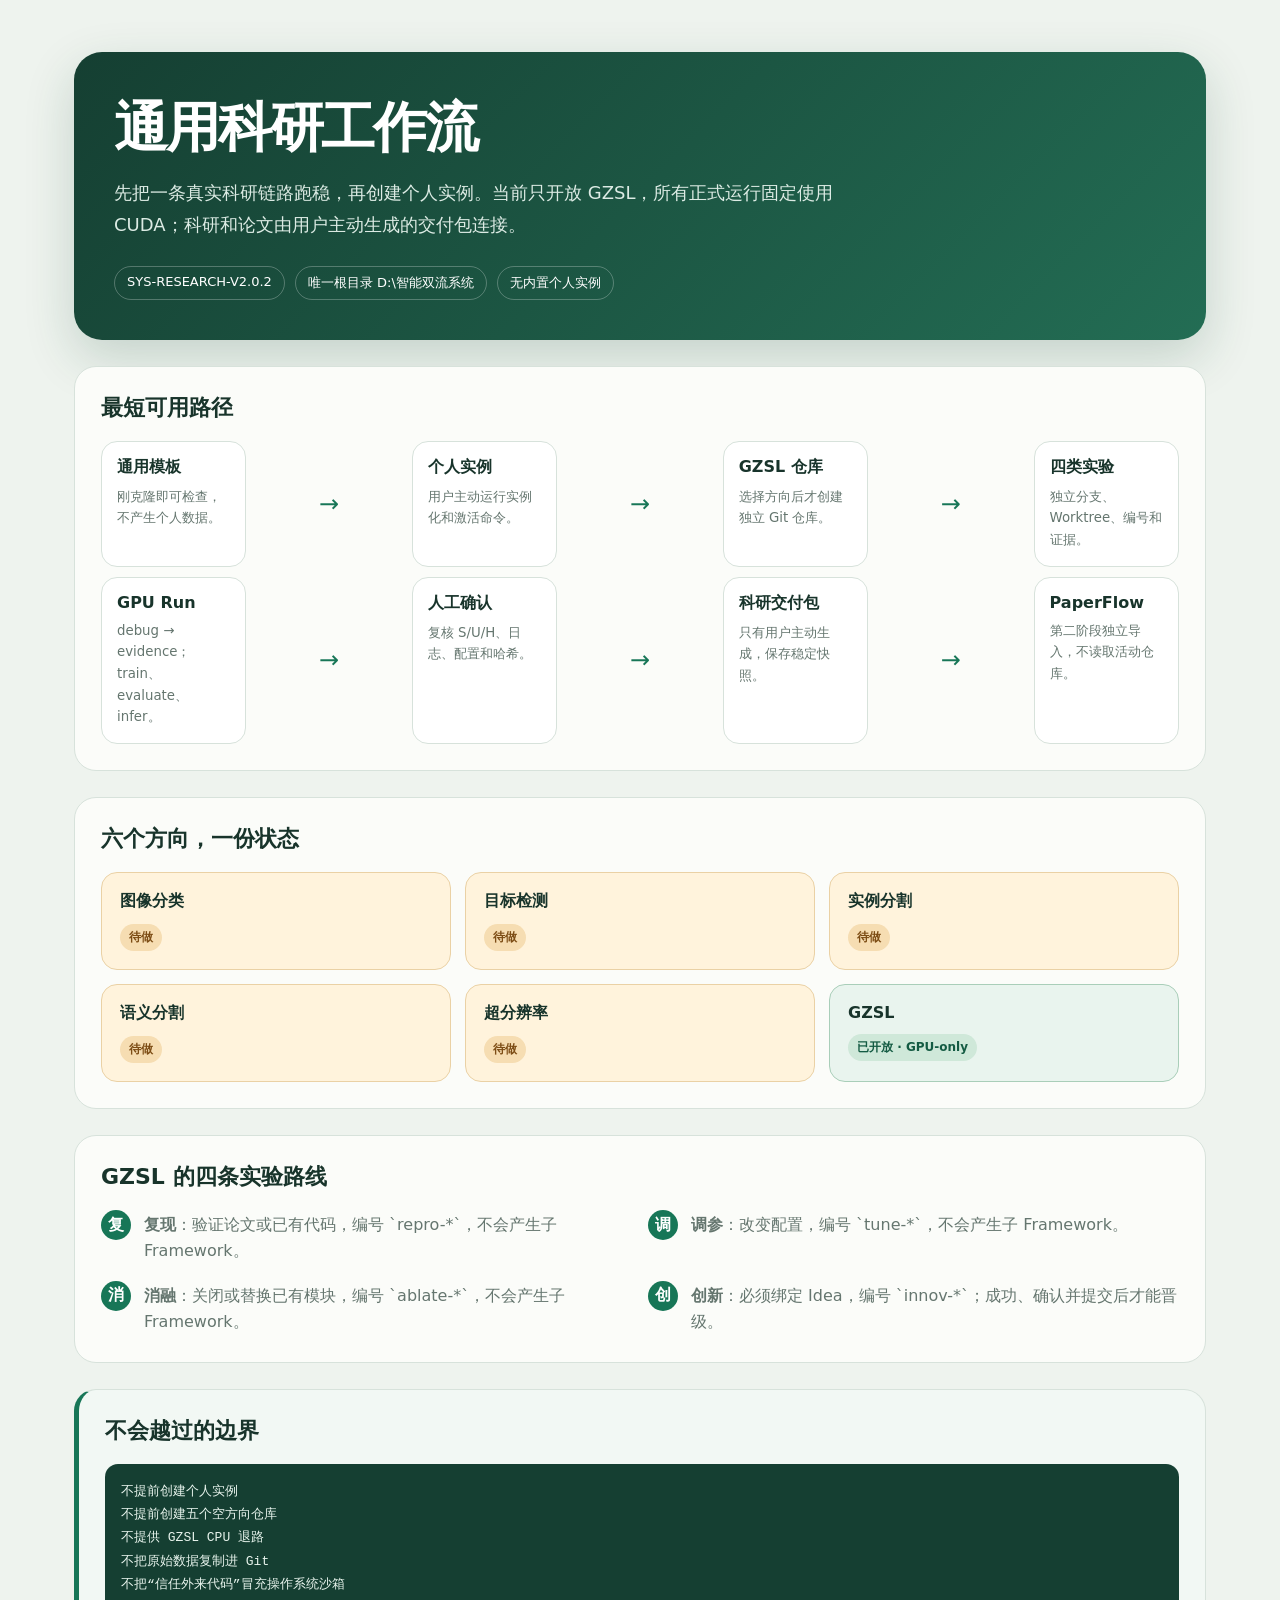
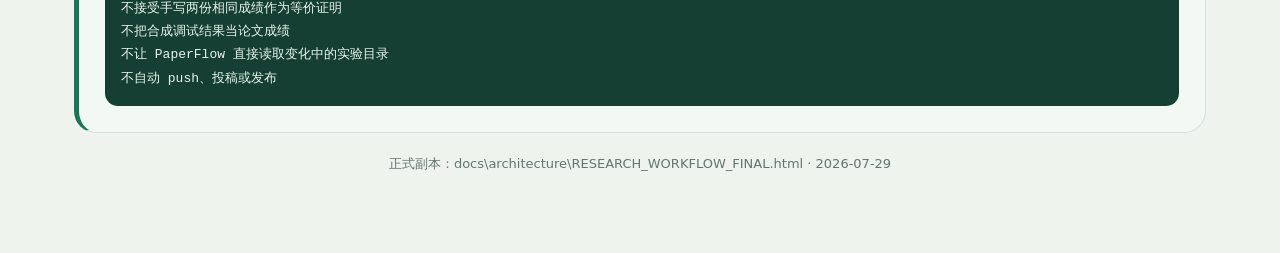
==== docs/architecture/RESEARCH_WORKFLOW_FINAL.html @ e440996a "Initial generic GPU research workflow" ====
<!doctype html>
<html lang="zh-CN">
<head>
  <meta charset="utf-8">
  <meta name="viewport" content="width=device-width,initial-scale=1">
  <title>通用科研工作流最终架构</title>
  <style>
    :root{--ink:#18342b;--muted:#65766f;--paper:#fbfcf9;--line:#d7e2db;--green:#177657;--soft:#e9f4ee;--amber:#a66518;--amber-bg:#fff3dc}
    *{box-sizing:border-box}body{margin:0;background:#eef3ee;color:var(--ink);font-family:"Microsoft YaHei UI","PingFang SC",system-ui,sans-serif}
    main{max-width:1180px;margin:0 auto;padding:52px 24px 80px}.hero{background:linear-gradient(135deg,#153f32,#236d54);color:white;border-radius:28px;padding:40px;box-shadow:0 18px 50px #164b3630}
    h1{font-size:clamp(30px,5vw,54px);margin:0 0 12px;letter-spacing:-.04em}.hero p{margin:0;max-width:760px;color:#dcebe4;font-size:18px;line-height:1.8}
    .meta{display:flex;gap:10px;flex-wrap:wrap;margin-top:24px}.pill{border:1px solid #ffffff42;border-radius:999px;padding:7px 12px;font-size:13px}
    section{margin-top:26px;background:var(--paper);border:1px solid var(--line);border-radius:22px;padding:26px}h2{margin:0 0 18px;font-size:22px}
    .flow{display:grid;grid-template-columns:repeat(7,1fr);gap:10px;align-items:stretch}.node{min-height:112px;border:1px solid var(--line);border-radius:16px;padding:15px;background:white}.node strong{display:block;margin-bottom:8px}.node small{color:var(--muted);line-height:1.55}.arrow{display:grid;place-items:center;color:var(--green);font-size:24px}
    .grid{display:grid;grid-template-columns:repeat(3,1fr);gap:14px}.card{border:1px solid var(--line);border-radius:16px;padding:18px;background:white}.card.ready{background:var(--soft);border-color:#a9ceb9}.card.pending{background:var(--amber-bg);border-color:#ead1a5}.state{display:inline-block;margin-top:12px;border-radius:999px;padding:5px 9px;font-size:12px;font-weight:700}.ready .state{background:#cfe8d9;color:#145b43}.pending .state{background:#f6ddb2;color:#7d4d15}
    .rules{display:grid;grid-template-columns:1fr 1fr;gap:16px}.rule{display:flex;gap:13px;align-items:flex-start}.n{flex:0 0 30px;height:30px;border-radius:50%;display:grid;place-items:center;background:var(--green);color:white;font-weight:700}.rule p{margin:2px 0 0;color:var(--muted);line-height:1.65}
    .boundary{border-left:5px solid var(--green);background:#f2f8f4}.boundary code{display:block;margin-top:12px;background:#153f32;color:#e8f4ed;border-radius:13px;padding:16px;white-space:pre-wrap;line-height:1.8}
    footer{padding-top:22px;text-align:center;color:var(--muted);font-size:13px}
    @media(max-width:850px){.flow{grid-template-columns:1fr}.arrow{transform:rotate(90deg)}.grid,.rules{grid-template-columns:1fr}.hero{padding:28px}}
  </style>
</head>
<body>
<main>
  <header class="hero">
    <h1>通用科研工作流</h1>
    <p>先把一条真实科研链路跑稳，再创建个人实例。当前只开放 GZSL，所有正式运行固定使用 CUDA；科研和论文由用户主动生成的交付包连接。</p>
    <div class="meta"><span class="pill">SYS-RESEARCH-V2.0.2</span><span class="pill">唯一根目录 D:\智能双流系统</span><span class="pill">无内置个人实例</span></div>
  </header>

  <section>
    <h2>最短可用路径</h2>
    <div class="flow">
      <div class="node"><strong>通用模板</strong><small>刚克隆即可检查，不产生个人数据。</small></div><div class="arrow">→</div>
      <div class="node"><strong>个人实例</strong><small>用户主动运行实例化和激活命令。</small></div><div class="arrow">→</div>
      <div class="node"><strong>GZSL 仓库</strong><small>选择方向后才创建独立 Git 仓库。</small></div><div class="arrow">→</div>
      <div class="node"><strong>四类实验</strong><small>独立分支、Worktree、编号和证据。</small></div>
    </div>
    <div class="flow" style="margin-top:10px">
      <div class="node"><strong>GPU Run</strong><small>debug → evidence；train、evaluate、infer。</small></div><div class="arrow">→</div>
      <div class="node"><strong>人工确认</strong><small>复核 S/U/H、日志、配置和哈希。</small></div><div class="arrow">→</div>
      <div class="node"><strong>科研交付包</strong><small>只有用户主动生成，保存稳定快照。</small></div><div class="arrow">→</div>
      <div class="node"><strong>PaperFlow</strong><small>第二阶段独立导入，不读取活动仓库。</small></div>
    </div>
  </section>

  <section>
    <h2>六个方向，一份状态</h2>
    <div class="grid">
      <div class="card pending"><strong>图像分类</strong><br><span class="state">待做</span></div>
      <div class="card pending"><strong>目标检测</strong><br><span class="state">待做</span></div>
      <div class="card pending"><strong>实例分割</strong><br><span class="state">待做</span></div>
      <div class="card pending"><strong>语义分割</strong><br><span class="state">待做</span></div>
      <div class="card pending"><strong>超分辨率</strong><br><span class="state">待做</span></div>
      <div class="card ready"><strong>GZSL</strong><br><span class="state">已开放 · GPU-only</span></div>
    </div>
  </section>

  <section>
    <h2>GZSL 的四条实验路线</h2>
    <div class="rules">
      <div class="rule"><span class="n">复</span><p><b>复现</b>：验证论文或已有代码，编号 `repro-*`，不会产生子 Framework。</p></div>
      <div class="rule"><span class="n">调</span><p><b>调参</b>：改变配置，编号 `tune-*`，不会产生子 Framework。</p></div>
      <div class="rule"><span class="n">消</span><p><b>消融</b>：关闭或替换已有模块，编号 `ablate-*`，不会产生子 Framework。</p></div>
      <div class="rule"><span class="n">创</span><p><b>创新</b>：必须绑定 Idea，编号 `innov-*`；成功、确认并提交后才能晋级。</p></div>
    </div>
  </section>

  <section class="boundary">
    <h2>不会越过的边界</h2>
    <code>不提前创建个人实例
不提前创建五个空方向仓库
不提供 GZSL CPU 退路
不把原始数据复制进 Git
不把“信任外来代码”冒充操作系统沙箱
不接受手写两份相同成绩作为等价证明
不把合成调试结果当论文成绩
不让 PaperFlow 直接读取变化中的实验目录
不自动 push、投稿或发布</code>
  </section>
  <footer>正式副本：docs\architecture\RESEARCH_WORKFLOW_FINAL.html · 2026-07-29</footer>
</main>
</body>
</html>
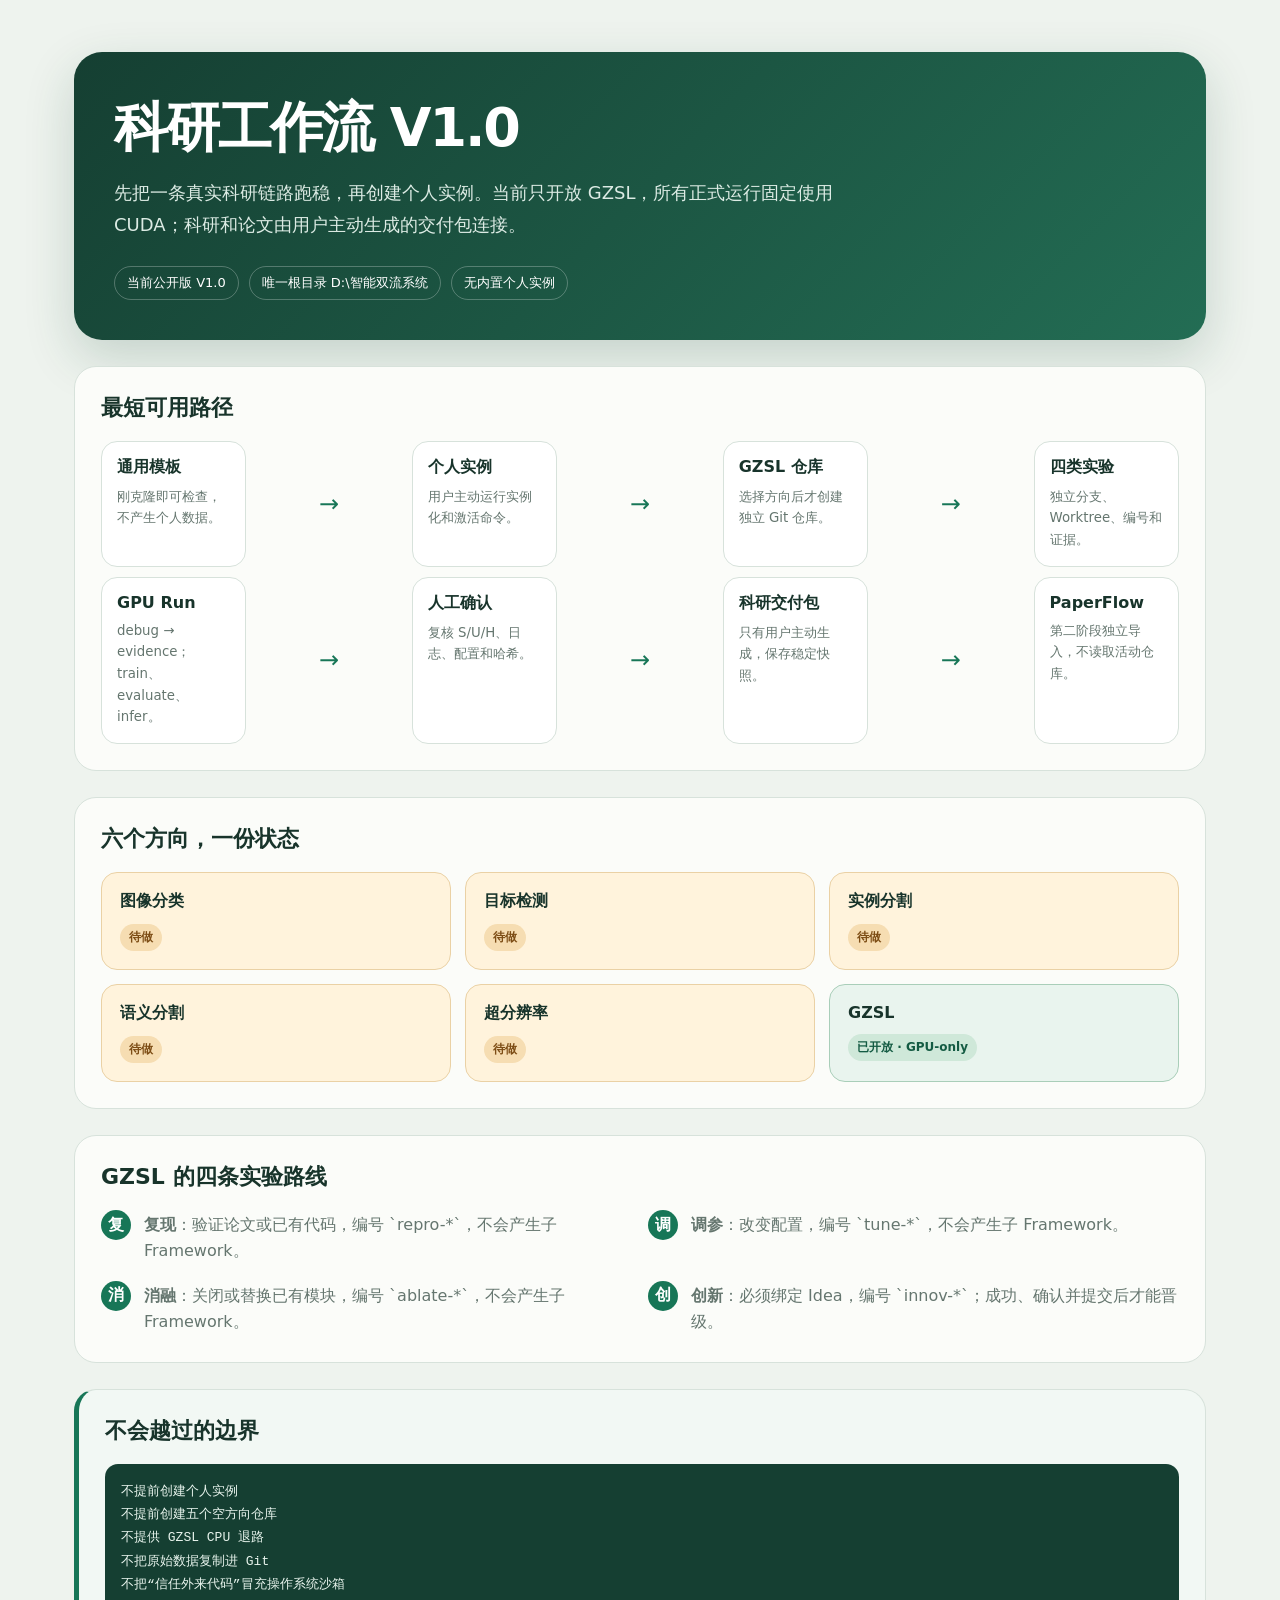
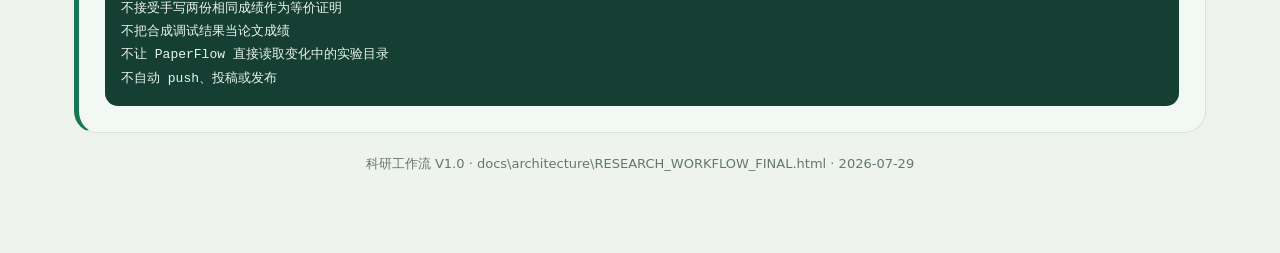
==== commit 01b934de: "docs(research): publish clear V1 workflow guidance" ====
--- a/docs/architecture/RESEARCH_WORKFLOW_FINAL.html
+++ b/docs/architecture/RESEARCH_WORKFLOW_FINAL.html
@@ -3,7 +3,7 @@
 <head>
   <meta charset="utf-8">
   <meta name="viewport" content="width=device-width,initial-scale=1">
-  <title>通用科研工作流最终架构</title>
+  <title>科研工作流 V1.0 架构图</title>
   <style>
     :root{--ink:#18342b;--muted:#65766f;--paper:#fbfcf9;--line:#d7e2db;--green:#177657;--soft:#e9f4ee;--amber:#a66518;--amber-bg:#fff3dc}
     *{box-sizing:border-box}body{margin:0;background:#eef3ee;color:var(--ink);font-family:"Microsoft YaHei UI","PingFang SC",system-ui,sans-serif}
@@ -22,9 +22,9 @@
 <body>
 <main>
   <header class="hero">
-    <h1>通用科研工作流</h1>
+    <h1>科研工作流 V1.0</h1>
     <p>先把一条真实科研链路跑稳，再创建个人实例。当前只开放 GZSL，所有正式运行固定使用 CUDA；科研和论文由用户主动生成的交付包连接。</p>
-    <div class="meta"><span class="pill">SYS-RESEARCH-V2.0.2</span><span class="pill">唯一根目录 D:\智能双流系统</span><span class="pill">无内置个人实例</span></div>
+    <div class="meta"><span class="pill">当前公开版 V1.0</span><span class="pill">唯一根目录 D:\智能双流系统</span><span class="pill">无内置个人实例</span></div>
   </header>
 
   <section>
@@ -77,7 +77,7 @@
 不让 PaperFlow 直接读取变化中的实验目录
 不自动 push、投稿或发布</code>
   </section>
-  <footer>正式副本：docs\architecture\RESEARCH_WORKFLOW_FINAL.html · 2026-07-29</footer>
+  <footer>科研工作流 V1.0 · docs\architecture\RESEARCH_WORKFLOW_FINAL.html · 2026-07-29</footer>
 </main>
 </body>
 </html>
